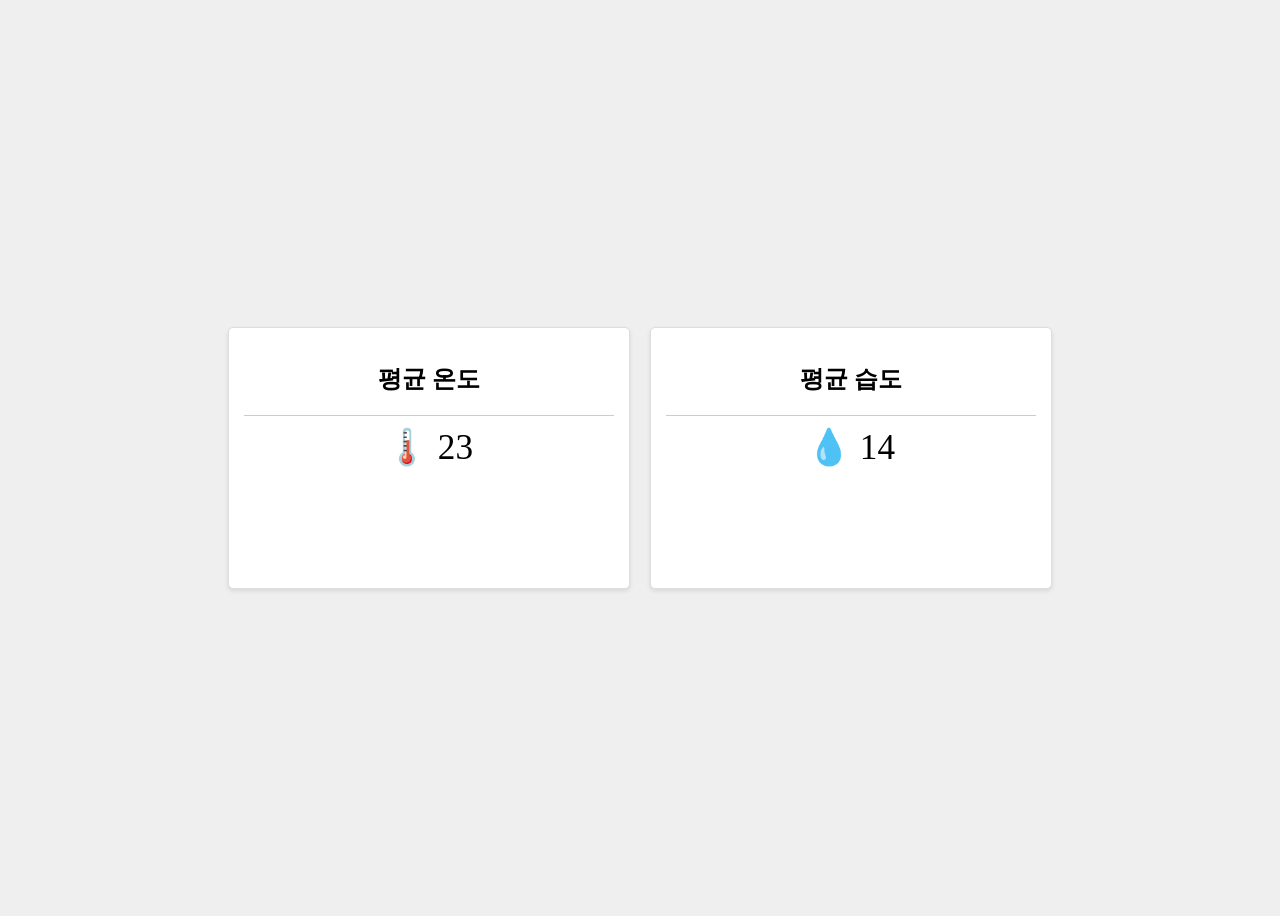
==== app/templates/index.html @ e718e17e "Add StructureDesign-0408" ====
<!DOCTYPE html>
<html lang="en">
<head>
    <meta charset="UTF-8">
    <meta name="viewport" content="width=device-width, initial-scale=1.0">
    <link rel="icon" href="./img/mikuFvi.ico">
    <link rel="stylesheet" href="./index.css">
    <title>Rstat</title>
    
</head>
<body>
    <div class="wrapper">
        <div class="card temp-card">
            <h2>평균 온도</h2>
            <hr>
            <div class="value">🌡️ 23</div>
        </div>

        <div class="card humid-card">
            <h2>평균 습도</h2>
            <hr>
            <div class="value">💧 14</div>
        </div>
    </div>
</body>
</html>
---- app/templates/index.css ----
body {
    background-color: #efefef;
}

.card {
    background-color: #fff;
    border: 1px solid #ddd;
    border-radius: 5px;
    padding: 15px;
    box-shadow: 0 2px 4px rgba(0, 0, 0, 0.1);
    margin: 10px;
    text-align: center;
    width: 370px;
    height: 230px;

    transition: transform 0.25s ease, box-shadow 0.25s ease;
    cursor: pointer;
}

.card:hover {
    transform: translateY(-8px);
    box-shadow: 0 8px 20px rgba(0, 0, 0, 0.15);
}

.temp-card:hover {
    background-color: #fff3e0;
    color: #e65100;
    box-shadow: 0 10px 25px rgba(255, 140, 0, 0.35);
}

.humid-card:hover {
    background-color: #e3f2fd;
    color: #0d47a1;
    box-shadow: 0 10px 25px rgba(30, 144, 255, 0.35);
}

.wrapper {
    display: flex;
    justify-content: center;
    align-items: center;
    min-height: 100dvh;
}

hr {
    border: 0;
    height: 1px;
    background: #ccc;
}

.value {
    font-size: 2.2rem;
    /* 숫자 + 이모지 크게 */
    margin-top: 10px;
}
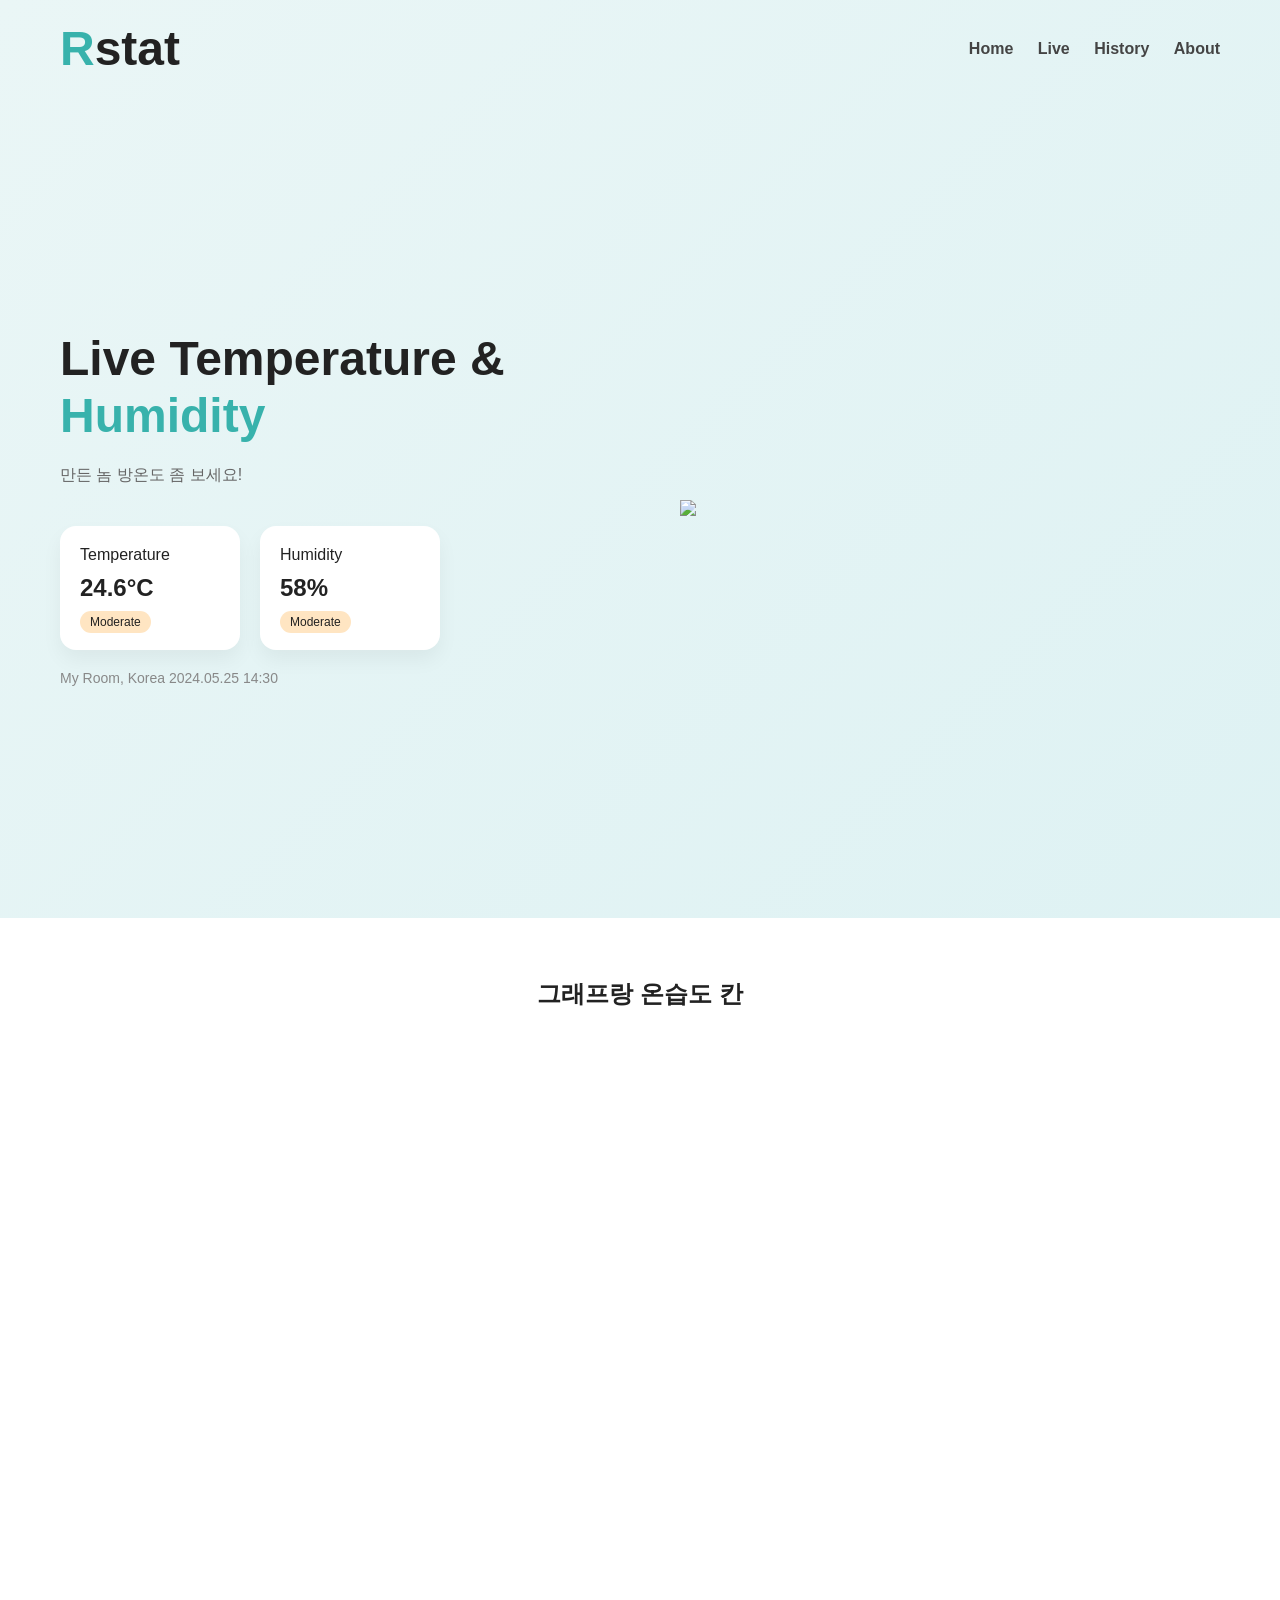
==== commit 4cee0629: "add: Creating and designing the main page Co-authored-by: Copilot <copilot@github.com>" ====
--- a/app/templates/index.html
+++ b/app/templates/index.html
@@ -1,26 +1,59 @@
 <!DOCTYPE html>
-<html lang="en">
+<html lang="ko">
 <head>
-    <meta charset="UTF-8">
-    <meta name="viewport" content="width=device-width, initial-scale=1.0">
-    <link rel="icon" href="./img/mikuFvi.ico">
-    <link rel="stylesheet" href="./index.css">
-    <title>Rstat</title>
-    
+  <meta charset="UTF-8" />
+  <title>Rstat</title>
+  <link rel="stylesheet" href="index.css" />
+  <link rel="icon" href="./img/mikuFvi.ico">
 </head>
 <body>
-    <div class="wrapper">
+  <header class="navbar">
+    <div class="logo">Rstat</div>
+    <nav>
+      <a href="#">Home</a>
+      <a href="#">Live</a>
+      <a href="#">History</a>
+      <a href="#">About</a>
+    </nav>
+  </header>
+
+  <section class="hero">
+    <!-- 왼쪽 -->
+    <div class="hero-left">
+      <h1>
+        Live Temperature & <br />
+        <span>Humidity</span>
+      </h1>
+
+      <p class="subtitle">만든 놈 방온도 좀 보세요!</p>
+
+      <div class="cards">
         <div class="card temp-card">
-            <h2>평균 온도</h2>
-            <hr>
-            <div class="value">🌡️ 23</div>
+          <p>Temperature</p>
+          <h2>24.6°C</h2>
+          <span class="badge">Moderate</span>
         </div>
 
-        <div class="card humid-card">
-            <h2>평균 습도</h2>
-            <hr>
-            <div class="value">💧 14</div>
+        <div class="card humid-card ">
+          <p>Humidity</p>
+          <h2>58%</h2>
+          <span class="badge">Moderate</span>
         </div>
+      </div>
+  
+      <div class="meta">
+        <span>My Room, Korea</span>
+        <span>2024.05.25 14:30</span>
+      </div>
     </div>
+
+     <div class="hero-right">
+        <img src="img/welcomeMikuTest.png">
+      </div>
+  </section>
+
+  <section class="next">
+    <h1>그래프랑 온습도 칸</h1>
+  </section>
 </body>
 </html>
--- a/app/templates/index.css
+++ b/app/templates/index.css
@@ -1,20 +1,95 @@
+* {
+  margin: 0;
+  padding: 0;
+  box-sizing: border-box;
+  font-family: 'Segoe UI', sans-serif;
+}
+
 body {
-    background-color: #efefef;
+  background: linear-gradient(135deg, #eaf6f6, #d9f0f2);
+  color: #222;
+}
+.logo {
+  font-size: 48px;
+  line-height: 1.2;
+  font-weight: 700;
+}
+
+.logo::first-letter {
+  color: #38b2ac;
+}
+
+/* 네비 */
+.navbar {
+  display: flex;
+  justify-content: space-between;
+  padding: 20px 60px;
+  align-items: center;
+}
+
+.navbar nav a {
+  margin-left: 20px;
+  text-decoration: none;
+  color: #444;
+  justify-content: center; 
+  line-height: 1.2;
+  font-weight: 700;
+}
+
+/* 메인 */
+.hero {
+  position: relative;
+  z-index: 10;
+  display: flex;
+  height: calc(100vh - 80px);
+  padding: 40px 60px;
+  margin-top: 0;
+}
+
+/* 왼쪽 */
+.hero-left {
+  flex: 1;
+  display: flex;
+  flex-direction: column;
+  justify-content: center;
+  position: relative;
+  z-index: 10;
+}
+
+.hero-left h1 {
+  font-size: 48px;
+  line-height: 1.2;
+  font-weight: 700;
+}
+
+.hero-left h1 span {
+  color: #38b2ac;
+}
+
+.subtitle {
+  margin: 20px 0;
+  color: #666;
+}
+
+/* 카드 */
+.cards {
+  display: flex;
+  gap: 20px;
+  margin-top: 20px;
 }
 
 .card {
-    background-color: #fff;
-    border: 1px solid #ddd;
-    border-radius: 5px;
-    padding: 15px;
-    box-shadow: 0 2px 4px rgba(0, 0, 0, 0.1);
-    margin: 10px;
-    text-align: center;
-    width: 370px;
-    height: 230px;
+  background: white;
+  padding: 20px;
+  border-radius: 16px;
+  width: 180px;
+  box-shadow: 0 10px 20px rgba(0,0,0,0.05);
+   transition: transform 0.25s ease, box-shadow 0.25s ease;
+    cursor: pointer;
+}
 
-    transition: transform 0.25s ease, box-shadow 0.25s ease;
-    cursor: pointer;
+.card h2 {
+  margin: 10px 0;
 }
 
 .card:hover {
@@ -34,21 +109,40 @@
     box-shadow: 0 10px 25px rgba(30, 144, 255, 0.35);
 }
 
-.wrapper {
-    display: flex;
-    justify-content: center;
-    align-items: center;
-    min-height: 100dvh;
+.badge {
+  background: #ffe5c2;
+  padding: 4px 10px;
+  border-radius: 999px;
+  font-size: 12px;
 }
 
-hr {
-    border: 0;
-    height: 1px;
-    background: #ccc;
+/* 하단 메타 */
+.meta {
+  margin-top: 20px;
+  color: #888;
+  font-size: 14px;
 }
 
-.value {
-    font-size: 2.2rem;
-    /* 숫자 + 이모지 크게 */
-    margin-top: 10px;
+/* 오른쪽 */
+.hero-right {
+  flex: 1;
+  display: flex;
+  justify-content: center;
+  align-items: center;
+}
+
+.hero-right img {
+  width: 90%;
+  max-width: 500px;
+}
+
+.next{
+    height:100vh;
+    padding:60px;
+    background:#fff;
+}
+
+.next h1{
+     display: flex;
+     justify-content: center;
 }
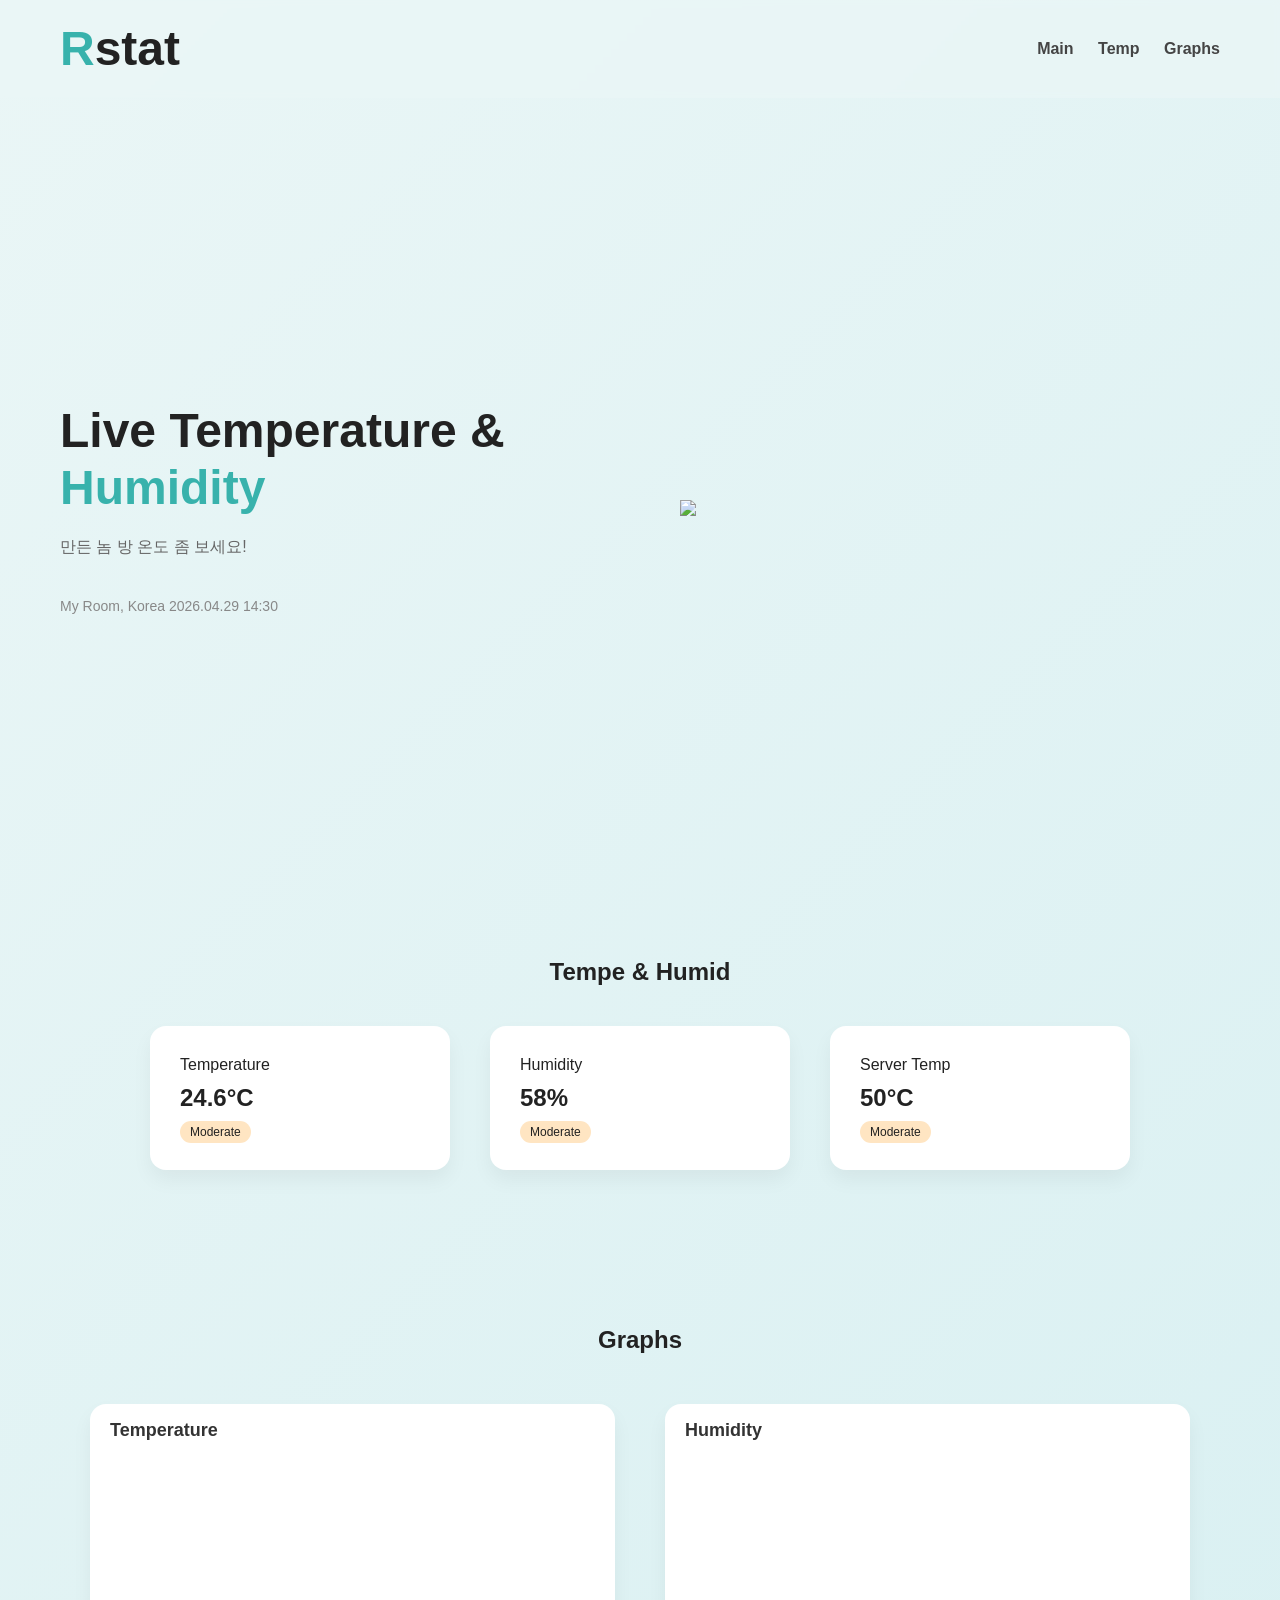
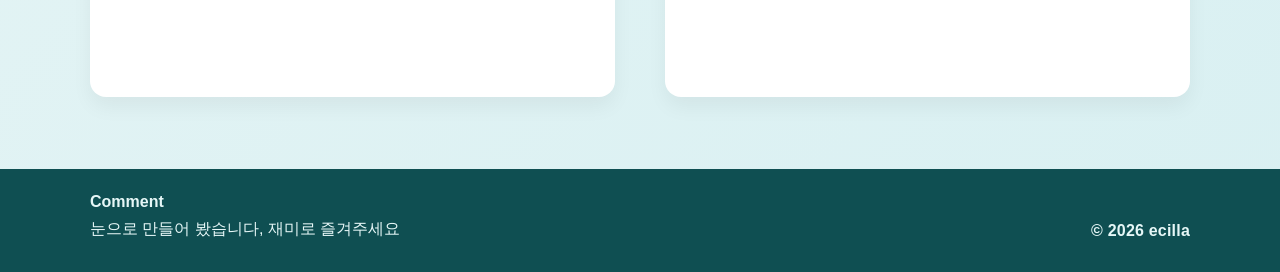
==== commit 39cf79b6: "add: test page design and Graph" ====
--- a/app/templates/index.html
+++ b/app/templates/index.html
@@ -1,59 +1,94 @@
 <!DOCTYPE html>
 <html lang="ko">
+
 <head>
   <meta charset="UTF-8" />
   <title>Rstat</title>
   <link rel="stylesheet" href="index.css" />
-  <link rel="icon" href="./img/mikuFvi.ico">
+  <link rel="icon" alt="믺구 이미지" href="./img/mikuFvi.ico">
 </head>
 <body>
-  <header class="navbar">
-    <div class="logo">Rstat</div>
-    <nav>
-      <a href="#">Home</a>
-      <a href="#">Live</a>
-      <a href="#">History</a>
-      <a href="#">About</a>
+  <header class="site-header">
+    <div class="site-logo">Rstat</div>
+    <nav class="site-nav">
+      <a href="#main">Main</a>
+      <a href="#H">Temp</a>
+      <a href="#G">Graphs</a>
     </nav>
   </header>
 
-  <section class="hero">
+  <section id="main" class="hero anchor-offset">
     <!-- 왼쪽 -->
-    <div class="hero-left">
+    <div  class="hero__left">
       <h1>
         Live Temperature & <br />
         <span>Humidity</span>
       </h1>
 
-      <p class="subtitle">만든 놈 방온도 좀 보세요!</p>
+      <p class="hero__subtitle">만든 놈 방 온도 좀 보세요!</p>
 
-      <div class="cards">
-        <div class="card temp-card">
-          <p>Temperature</p>
-          <h2>24.6°C</h2>
-          <span class="badge">Moderate</span>
-        </div>
-
-        <div class="card humid-card ">
-          <p>Humidity</p>
-          <h2>58%</h2>
-          <span class="badge">Moderate</span>
-        </div>
-      </div>
-  
-      <div class="meta">
+      <div class="hero__meta">
         <span>My Room, Korea</span>
-        <span>2024.05.25 14:30</span>
+        <span>2026.04.29 14:30</span>
       </div>
     </div>
 
-     <div class="hero-right">
-        <img src="img/welcomeMikuTest.png">
+    <div class="hero__right">
+      <img src="img/welcomeMikuTest.png">
+    </div>
+  </section>
+  
+  <section id="H" class="hero hero--secondary anchor-offset">
+    <h1>Tempe & Humid</h1>
+    <div class="hero__mid">
+      <div class="stat-cards">
+        <div class="stat-card stat-card--temp">
+          <p>Temperature</p>
+          <h2>24.6°C</h2>
+          <span class="stat-badge">Moderate</span>
+        </div>
+
+        <div class="stat-card stat-card--humid">
+          <p>Humidity</p>
+          <h2>58%</h2>
+          <span class="stat-badge">Moderate</span>
+        </div>
+
+        <div class="stat-card stat-card--temp">
+          <p>Server Temp</p>
+          <h2>50°C</h2>
+          <span class="stat-badge">Moderate</span>
+        </div>
+
       </div>
+    </div>
+
+    <div id="G" class="charts anchor-offset">
+      <h1>Graphs</h1>
+
+      <div class="chart">
+        <h2 class="chart__title">Temperature</h2>
+        <canvas id="temp-chart"></canvas>
+      </div>
+      <div class="chart">
+        <h2 class="chart__title">Humidity</h2>
+        <canvas id="humid-chart"></canvas>
+      </div>
+    </div>
   </section>
 
-  <section class="next">
-    <h1>그래프랑 온습도 칸</h1>
-  </section>
+  <script src="https://cdnjs.cloudflare.com/ajax/libs/Chart.js/2.5.0/Chart.min.js"></script>
+  <script src="../static/test-chart.js"></script>
+
+  <footer id="About" class="site-footer anchor-offset">
+    <div class="footer__content">
+      <div class="footer__comment">
+        <label class="footer__label" for="footer-comment">Comment</label>
+        <p>눈으로 만들어 봤습니다, 재미로 즐겨주세요</p>
+      </div>
+      <div class="footer__meta">© 2026 ecilla</div>
+    </div>
+  </footer>
 </body>
+
 </html>
--- a/app/templates/index.css
+++ b/app/templates/index.css
@@ -9,25 +9,30 @@
   background: linear-gradient(135deg, #eaf6f6, #d9f0f2);
   color: #222;
 }
-.logo {
+.site-logo {
   font-size: 48px;
   line-height: 1.2;
   font-weight: 700;
 }
 
-.logo::first-letter {
+.site-logo::first-letter {
   color: #38b2ac;
 }
 
 /* 네비 */
-.navbar {
+.site-header {
+  position: sticky;
+  top: 0;
+  z-index: 50;
   display: flex;
   justify-content: space-between;
   padding: 20px 60px;
   align-items: center;
-}
-
-.navbar nav a {
+  background: rgba(234, 246, 246, 0.75);
+  backdrop-filter: blur(3px);
+}
+
+.site-nav a {
   margin-left: 20px;
   text-decoration: none;
   color: #444;
@@ -46,8 +51,34 @@
   margin-top: 0;
 }
 
+.hero--secondary {
+  flex-direction: column;
+  align-items: center;
+  gap: 40px;
+  height: auto;
+}
+
+.anchor-offset {
+  scroll-margin-top: 120px;
+}
+
+.hero--secondary h1{
+  text-align: center;
+}
+
+/* 온습도 mid*/
+.hero__mid{
+  flex: 1;
+  display: flex;
+  justify-content: center;
+  align-items: center;
+  position: relative;
+  width: 100%;
+  margin-bottom: 100px;
+}
+
 /* 왼쪽 */
-.hero-left {
+.hero__left {
   flex: 1;
   display: flex;
   flex-direction: column;
@@ -56,60 +87,91 @@
   z-index: 10;
 }
 
-.hero-left h1 {
+.hero__left h1 {
   font-size: 48px;
   line-height: 1.2;
   font-weight: 700;
 }
 
-.hero-left h1 span {
+.hero__left h1 span {
   color: #38b2ac;
 }
 
-.subtitle {
+.hero__subtitle {
   margin: 20px 0;
   color: #666;
 }
 
 /* 카드 */
-.cards {
-  display: flex;
-  gap: 20px;
-  margin-top: 20px;
-}
-
-.card {
+.stat-cards {
+  display: flex;
+  gap: 40px;
+  margin-top: 0;
+}
+
+.charts {
+  width: min(1100px, 100%);
+  padding: 16px 0 32px;
+  display: grid;
+  gap: 50px;
+  grid-template-columns: repeat(2, minmax(0, 1fr));
+}
+
+.chart {
+  background: #fff;
+  border-radius: 16px;
+  padding: 16px 20px 20px;
+  box-shadow: 0 10px 20px rgba(0,0,0,0.05);
+}
+
+.chart__title {
+  font-size: 18px;
+  font-weight: 700;
+  color: #333;
+  margin-bottom: 12px;
+}
+.charts > h1 {
+  grid-column: 1 / -1;
+  text-align: center;
+}
+
+.charts canvas {
+  width: 100%;
+  height: 220px;
+}
+
+.stat-card {
   background: white;
-  padding: 20px;
+  padding: 30px;
   border-radius: 16px;
-  width: 180px;
+  width: 300px;
   box-shadow: 0 10px 20px rgba(0,0,0,0.05);
-   transition: transform 0.25s ease, box-shadow 0.25s ease;
-    cursor: pointer;
-}
-
-.card h2 {
+  transition: transform 0.25s ease, box-shadow 0.25s ease;
+  cursor: pointer;
+}
+
+.stat-card h2 {
   margin: 10px 0;
 }
 
-.card:hover {
+.stat-card:hover {
     transform: translateY(-8px);
     box-shadow: 0 8px 20px rgba(0, 0, 0, 0.15);
 }
 
-.temp-card:hover {
+.stat-card--temp:hover {
     background-color: #fff3e0;
     color: #e65100;
     box-shadow: 0 10px 25px rgba(255, 140, 0, 0.35);
 }
 
-.humid-card:hover {
+.stat-card--humid:hover {
     background-color: #e3f2fd;
     color: #0d47a1;
     box-shadow: 0 10px 25px rgba(30, 144, 255, 0.35);
 }
 
-.badge {
+.stat-badge {
   background: #ffe5c2;
   padding: 4px 10px;
   border-radius: 999px;
@@ -117,23 +179,69 @@
 }
 
 /* 하단 메타 */
-.meta {
+.hero__meta {
   margin-top: 20px;
   color: #888;
   font-size: 14px;
 }
 
 /* 오른쪽 */
-.hero-right {
+.hero__right {
   flex: 1;
   display: flex;
   justify-content: center;
   align-items: center;
 }
 
-.hero-right img {
+.hero__right img {
   width: 90%;
   max-width: 500px;
+}
+
+.site-footer {
+  background: #0f4f52;
+  color: #e6f7f7;
+  padding: 24px 60px 32px;
+}
+
+.footer__content {
+  max-width: 1100px;
+  margin: 0 auto;
+  display: flex;
+  gap: 24px;
+  align-items: flex-end;
+  justify-content: space-between;
+}
+
+.footer__comment {
+  flex: 1;
+  display: flex;
+  flex-direction: column;
+  gap: 8px;
+}
+
+.footer__label {
+  font-weight: 700;
+}
+
+.footer__input {
+  min-height: 64px;
+  padding: 10px 12px;
+  border-radius: 10px;
+  border: 1px solid rgba(255, 255, 255, 0.2);
+  background: rgba(255, 255, 255, 0.08);
+  color: #e6f7f7;
+  resize: vertical;
+}
+
+.footer__input::placeholder {
+  color: rgba(230, 247, 247, 0.7);
+}
+
+.footer__meta {
+  white-space: nowrap;
+  font-weight: 600;
+  letter-spacing: 0.2px;
 }
 
 .next{
@@ -145,4 +253,4 @@
 .next h1{
      display: flex;
      justify-content: center;
-}+}
